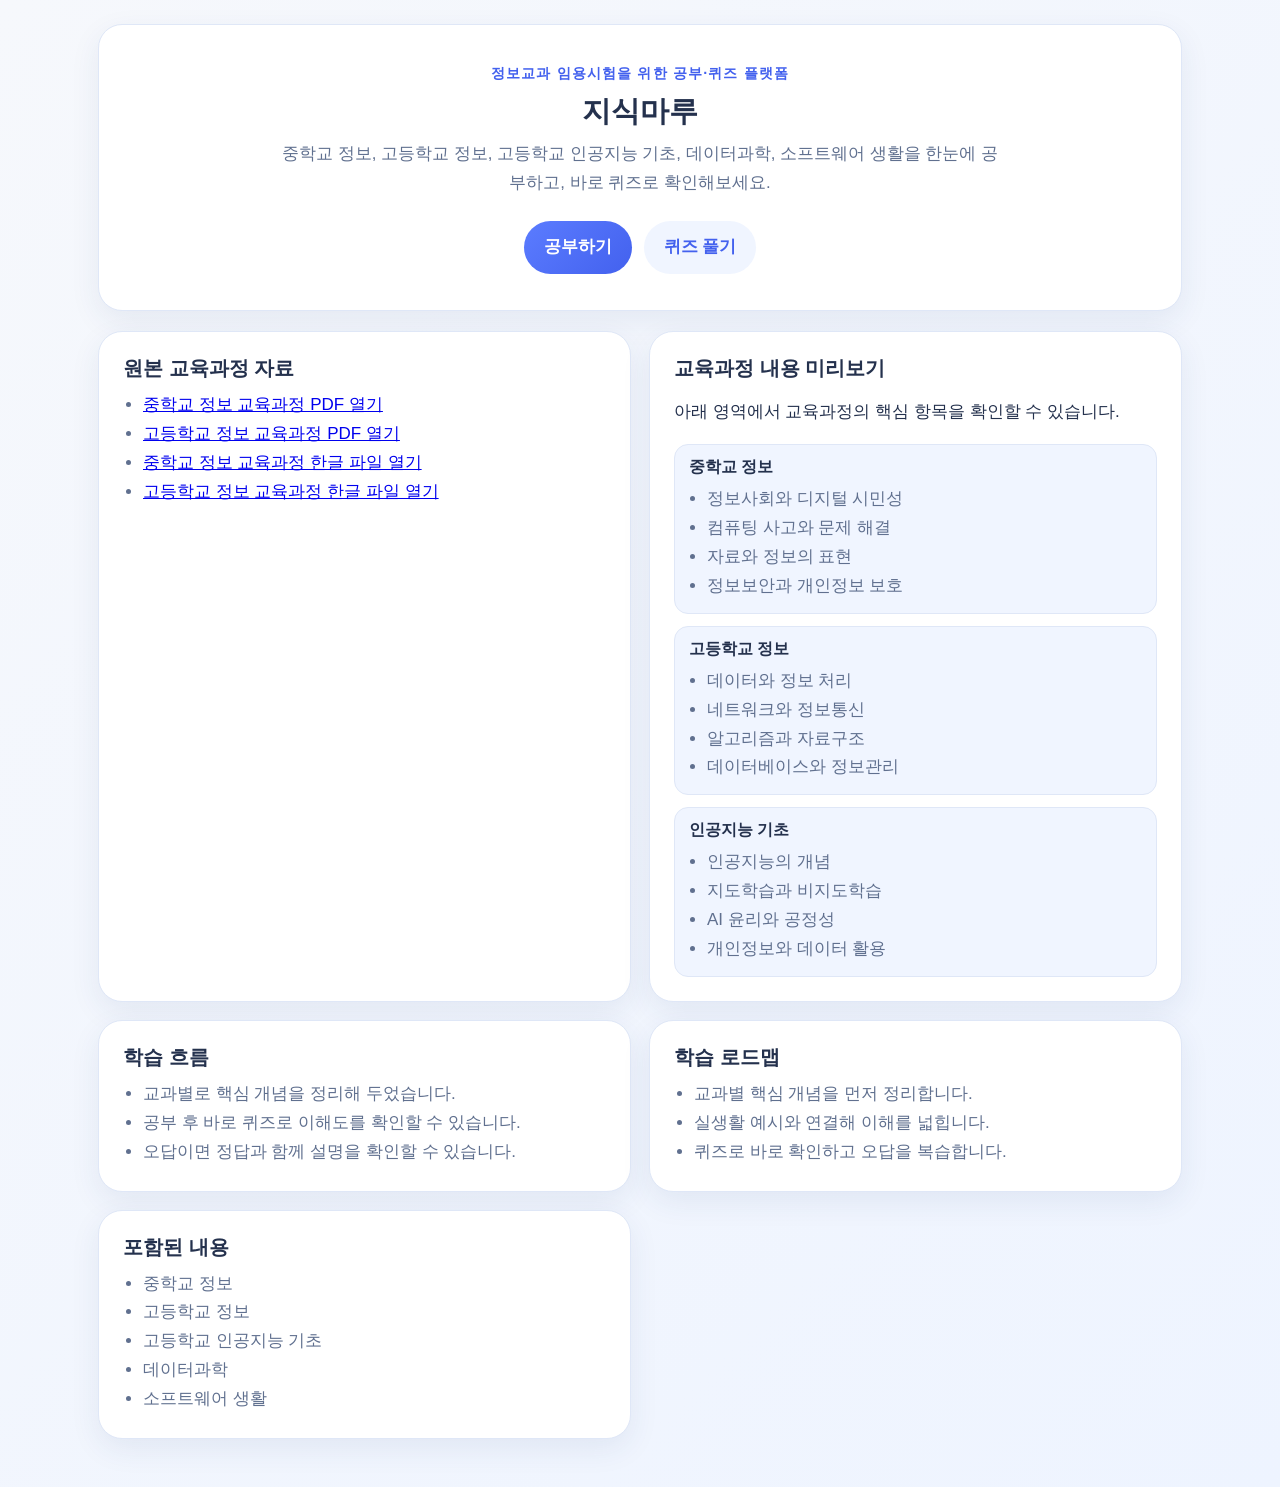
==== file/index.html @ 321b2364 "Initial commit: 지식마루 정보교과 임용시험 학습 플랫폼 정보교과 임용시험 준비를 위한 공부 및 퀴즈 웹페이지. 2022 개정 교육과정 전문(중학교/고등학교 정보, 인공" ====
<!DOCTYPE html>
<html lang="ko">
  <head>
    <meta charset="UTF-8" />
    <meta name="viewport" content="width=device-width, initial-scale=1.0" />
    <meta name="theme-color" content="#e8f1ff" />
    <meta name="apple-mobile-web-app-capable" content="yes" />
    <meta name="apple-mobile-web-app-status-bar-style" content="default" />
    <meta name="apple-mobile-web-app-title" content="지식마루" />
    <title>지식마루 | 정보교과 임용시험 준비</title>
    <link rel="manifest" href="manifest.json" />
    <link rel="apple-touch-icon" href="icon.svg" />
    <link rel="stylesheet" href="styles.css" />
  </head>
  <body>
    <div class="page-shell">
      <header class="hero">
        <p class="eyebrow">정보교과 임용시험을 위한 공부·퀴즈 플랫폼</p>
        <h1>지식마루</h1>
        <p class="hero-copy">
          중학교 정보, 고등학교 정보, 고등학교 인공지능 기초, 데이터과학,
          소프트웨어 생활을 한눈에 공부하고, 바로 퀴즈로 확인해보세요.
        </p>
        <div class="hero-actions">
          <a class="btn btn-primary" href="study.html">공부하기</a>
          <a class="btn btn-secondary" href="quiz.html">퀴즈 풀기</a>
        </div>
      </header>

      <main class="card-grid">
        <section class="info-card">
          <h2>원본 교육과정 자료</h2>
          <ul>
            <li><a href="../file01/01_2022_middle_01.pdf" target="_blank" rel="noopener">중학교 정보 교육과정 PDF 열기</a></li>
            <li><a href="../file01/02_2022_high_01.pdf" target="_blank" rel="noopener">고등학교 정보 교육과정 PDF 열기</a></li>
            <li><a href="../file01/00%202022중학교%20교육과정%20정보과.hwp" target="_blank" rel="noopener">중학교 정보 교육과정 한글 파일 열기</a></li>
            <li><a href="../file01/01%202022고등학교%20교육과정%20정보과.hwp" target="_blank" rel="noopener">고등학교 정보 교육과정 한글 파일 열기</a></li>
          </ul>
        </section>
        <section class="info-card">
          <h2>교육과정 내용 미리보기</h2>
          <p>아래 영역에서 교육과정의 핵심 항목을 확인할 수 있습니다.</p>
          <div class="curriculum-list">
            <div class="curriculum-item">
              <h3>중학교 정보</h3>
              <ul>
                <li>정보사회와 디지털 시민성</li>
                <li>컴퓨팅 사고와 문제 해결</li>
                <li>자료와 정보의 표현</li>
                <li>정보보안과 개인정보 보호</li>
              </ul>
            </div>
            <div class="curriculum-item">
              <h3>고등학교 정보</h3>
              <ul>
                <li>데이터와 정보 처리</li>
                <li>네트워크와 정보통신</li>
                <li>알고리즘과 자료구조</li>
                <li>데이터베이스와 정보관리</li>
              </ul>
            </div>
            <div class="curriculum-item">
              <h3>인공지능 기초</h3>
              <ul>
                <li>인공지능의 개념</li>
                <li>지도학습과 비지도학습</li>
                <li>AI 윤리와 공정성</li>
                <li>개인정보와 데이터 활용</li>
              </ul>
            </div>
          </div>
        </section>
        <section class="info-card">
          <h2>학습 흐름</h2>
          <ul>
            <li>교과별로 핵심 개념을 정리해 두었습니다.</li>
            <li>공부 후 바로 퀴즈로 이해도를 확인할 수 있습니다.</li>
            <li>오답이면 정답과 함께 설명을 확인할 수 있습니다.</li>
          </ul>
        </section>
        <section class="info-card">
          <h2>학습 로드맵</h2>
          <ul>
            <li>교과별 핵심 개념을 먼저 정리합니다.</li>
            <li>실생활 예시와 연결해 이해를 넓힙니다.</li>
            <li>퀴즈로 바로 확인하고 오답을 복습합니다.</li>
          </ul>
        </section>
        <section class="info-card">
          <h2>포함된 내용</h2>
          <ul>
            <li>중학교 정보</li>
            <li>고등학교 정보</li>
            <li>고등학교 인공지능 기초</li>
            <li>데이터과학</li>
            <li>소프트웨어 생활</li>
          </ul>
        </section>
      </main>
    </div>
  </body>
</html>
---- file/styles.css ----
:root {
  --bg: #f6f8fc;
  --surface: #ffffff;
  --surface-soft: #f0f5ff;
  --primary: #5b7cff;
  --primary-strong: #4361ee;
  --accent: #9fc9ff;
  --text: #24314d;
  --muted: #60708f;
  --good: #4f9d69;
  --bad: #d95f5f;
  --border: #dfe7f7;
}

* {
  box-sizing: border-box;
}

body {
  margin: 0;
  font-family: 'Pretendard', 'Noto Sans KR', 'Malgun Gothic', 'Apple SD Gothic Neo', sans-serif;
  background: linear-gradient(135deg, #f6f8fc 0%, #eef4ff 100%);
  color: var(--text);
  line-height: 1.7;
  font-size: 17px;
}

.page-shell {
  max-width: 1120px;
  margin: 0 auto;
  padding: 24px 18px 48px;
}

.hero,
.page-header,
.info-card,
.content-card {
  background: var(--surface);
  border: 1px solid var(--border);
  border-radius: 24px;
  box-shadow: 0 10px 30px rgba(35, 65, 110, 0.08);
}

.hero {
  padding: 36px 28px;
  text-align: center;
}

.eyebrow {
  margin: 0 0 8px;
  color: var(--primary-strong);
  font-weight: 700;
  letter-spacing: 0.08em;
  text-transform: uppercase;
  font-size: 0.9rem;
}

h1,
h2,
h3 {
  margin: 0 0 10px;
  line-height: 1.25;
}

h1 {
  font-size: clamp(1.8rem, 2.3vw, 2.6rem);
}

h2 {
  font-size: 1.25rem;
}

.hero-copy {
  max-width: 720px;
  margin: 0 auto 24px;
  color: var(--muted);
  font-size: 1.05rem;
}

.hero-actions {
  display: flex;
  flex-wrap: wrap;
  justify-content: center;
  gap: 12px;
}

.btn {
  display: inline-block;
  padding: 12px 20px;
  border-radius: 999px;
  text-decoration: none;
  font-weight: 700;
  transition: transform 0.2s ease, box-shadow 0.2s ease;
}

.btn:hover {
  transform: translateY(-1px);
}

.btn-primary {
  background: linear-gradient(135deg, var(--primary) 0%, var(--primary-strong) 100%);
  color: #fff;
}

.btn-secondary {
  background: var(--surface-soft);
  color: var(--primary-strong);
}

.card-grid {
  display: grid;
  grid-template-columns: repeat(2, minmax(0, 1fr));
  gap: 18px;
  margin-top: 20px;
}

.info-card {
  padding: 24px;
}

.info-card ul {
  margin: 10px 0 0;
  padding-left: 20px;
  color: var(--muted);
}

.page-header {
  display: flex;
  justify-content: space-between;
  align-items: center;
  gap: 16px;
  padding: 20px 24px;
  margin-bottom: 18px;
}

.top-nav {
  display: flex;
  gap: 8px;
  flex-wrap: wrap;
}

.top-nav a {
  text-decoration: none;
  color: var(--muted);
  padding: 8px 12px;
  border-radius: 999px;
  font-weight: 600;
}

.top-nav a.active,
.top-nav a:hover {
  background: var(--surface-soft);
  color: var(--primary-strong);
}

.tab-bar {
  display: flex;
  flex-wrap: wrap;
  gap: 10px;
  margin-bottom: 16px;
}

.tab-btn {
  border: 1px solid var(--border);
  background: var(--surface);
  color: var(--text);
  border-radius: 999px;
  padding: 10px 14px;
  cursor: pointer;
  font-weight: 700;
  font-size: 0.98rem;
}

.tab-btn.active {
  background: var(--primary);
  color: #fff;
  border-color: var(--primary);
}

.sub-tab-bar {
  display: flex;
  flex-wrap: wrap;
  gap: 10px;
  margin-bottom: 14px;
}

.sub-tab {
  border: 1px solid var(--border);
  background: var(--surface);
  color: var(--text);
  border-radius: 999px;
  padding: 8px 12px;
  cursor: pointer;
  font-weight: 700;
  font-size: 0.95rem;
}

.sub-tab.active {
  background: var(--primary-strong);
  color: #fff;
  border-color: var(--primary-strong);
}

.content-card {
  padding: 24px;
}

.subject-panel h3 {
  font-size: 1.2rem;
}

.subject-panel p,
.subject-panel li {
  color: var(--muted);
}

.subject-panel ul {
  padding-left: 18px;
}

.quiz-list {
  display: grid;
  gap: 16px;
}

.quiz-card {
  border: 1px solid var(--border);
  border-radius: 18px;
  padding: 16px;
  background: var(--surface-soft);
}

.quiz-type {
  margin: 6px 0 10px;
  color: var(--primary-strong);
  font-weight: 700;
}

.quiz-input {
  width: 100%;
  border: 1px solid var(--border);
  border-radius: 12px;
  padding: 12px 14px;
  font-size: 0.98rem;
  font-family: inherit;
  background: #fff;
}

.quiz-input:focus {
  outline: 2px solid var(--accent);
  border-color: var(--primary);
}

.submit-btn {
  margin-top: 12px;
  border: 0;
  border-radius: 999px;
  background: var(--primary);
  color: #fff;
  padding: 10px 16px;
  font-weight: 700;
  cursor: pointer;
}

.submit-btn:hover {
  background: var(--primary-strong);
}

.feedback {
  margin-top: 12px;
  padding: 10px 12px;
  border-radius: 12px;
  font-weight: 600;
}

.feedback.correct {
  background: #eefbf2;
  color: var(--good);
}

.feedback.wrong {
  background: #fff2f2;
  color: var(--bad);
}

.answer-box {
  margin-top: 8px;
  color: var(--text);
}

.pdf-section {
  margin-top: 16px;
}

.pdf-section a {
  color: var(--primary-strong);
  font-weight: 700;
}

.curriculum-list {
  display: grid;
  gap: 12px;
  margin-top: 10px;
}

.curriculum-item {
  border: 1px solid var(--border);
  border-radius: 14px;
  padding: 12px 14px;
  background: var(--surface-soft);
}

.curriculum-item h3 {
  margin: 0 0 8px;
  font-size: 1rem;
}

.curriculum-item ul {
  margin: 0;
  padding-left: 18px;
}

.study-highlights {
  display: grid;
  gap: 12px;
  grid-template-columns: repeat(2, minmax(0, 1fr));
  margin: 12px 0 16px;
}

.study-highlight-card {
  border: 1px solid var(--border);
  border-radius: 16px;
  padding: 14px 16px;
  background: var(--surface-soft);
}

.study-highlight-card h4 {
  margin: 0 0 8px;
  font-size: 1rem;
}

.study-highlight-card ol,
.study-highlight-card ul {
  margin: 0;
  padding-left: 18px;
}

.study-highlights-3 {
  grid-template-columns: repeat(3, minmax(0, 1fr));
}

.area-block {
  margin-top: 22px;
  padding-top: 18px;
  border-top: 1px solid var(--border);
}

.area-block:first-of-type {
  margin-top: 14px;
  padding-top: 0;
  border-top: none;
}

.area-label {
  margin: 14px 0 6px;
  color: var(--primary-strong);
  font-weight: 700;
  font-size: 0.95rem;
}

@media (max-width: 760px) {
  .page-header {
    flex-direction: column;
    align-items: flex-start;
  }

  .card-grid {
    grid-template-columns: 1fr;
  }

  .study-highlights {
    grid-template-columns: 1fr;
  }

  .page-shell {
    padding: 16px 14px 32px;
  }
}
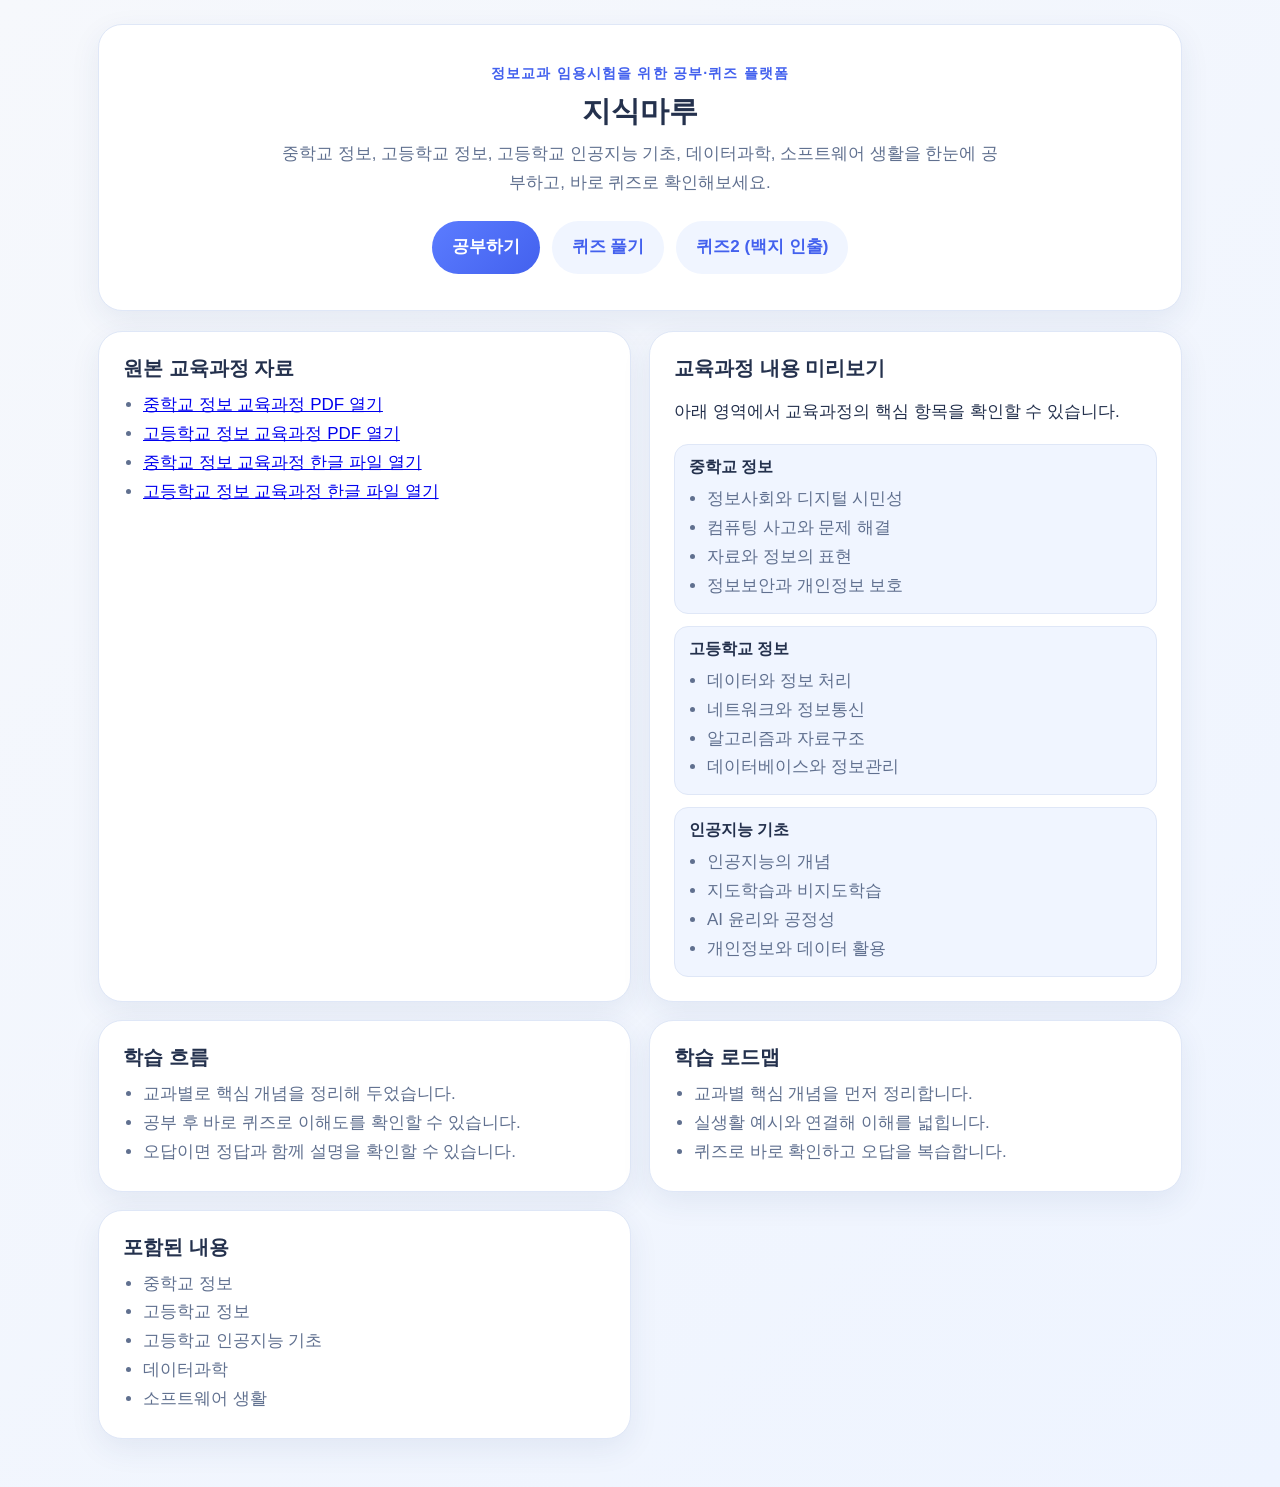
==== commit cde32188: "백지 인출 연습용 퀴즈2 탭 추가 및 탭 스타일 통합 - 학교급·과목·성격목표 등 원문을 보지 않고 빈 종이에 떠올려 적어본 뒤 원문과 비교하는 퀴즈2 탭 신설 - 학교급/과목/학" ====
--- a/file/index.html
+++ b/file/index.html
@@ -24,6 +24,7 @@
         <div class="hero-actions">
           <a class="btn btn-primary" href="study.html">공부하기</a>
           <a class="btn btn-secondary" href="quiz.html">퀴즈 풀기</a>
+          <a class="btn btn-secondary" href="quiz2.html">퀴즈2 (백지 인출)</a>
         </div>
       </header>
 
--- a/file/styles.css
+++ b/file/styles.css
@@ -153,52 +153,52 @@
   color: var(--primary-strong);
 }
 
-.tab-bar {
+.tab-nav-group {
+  background: var(--surface);
+  border: 1px solid var(--border);
+  border-radius: 24px;
+  box-shadow: 0 10px 30px rgba(35, 65, 110, 0.08);
+  padding: 16px 20px;
+  margin-bottom: 18px;
+  display: flex;
+  flex-direction: column;
+  gap: 10px;
+}
+
+.tab-bar,
+.subject-tab-bar,
+.sub-tab-bar {
   display: flex;
   flex-wrap: wrap;
-  gap: 10px;
-  margin-bottom: 16px;
-}
-
-.tab-btn {
-  border: 1px solid var(--border);
-  background: var(--surface);
-  color: var(--text);
+  gap: 8px;
+  margin: 0;
+}
+
+.tab-btn,
+.subject-tab,
+.sub-tab {
+  border: none;
+  background: transparent;
+  color: var(--muted);
   border-radius: 999px;
-  padding: 10px 14px;
+  padding: 8px 14px;
   cursor: pointer;
   font-weight: 700;
-  font-size: 0.98rem;
-}
-
-.tab-btn.active {
-  background: var(--primary);
-  color: #fff;
-  border-color: var(--primary);
-}
-
-.sub-tab-bar {
-  display: flex;
-  flex-wrap: wrap;
-  gap: 10px;
-  margin-bottom: 14px;
-}
-
-.sub-tab {
-  border: 1px solid var(--border);
-  background: var(--surface);
-  color: var(--text);
-  border-radius: 999px;
-  padding: 8px 12px;
-  cursor: pointer;
-  font-weight: 700;
   font-size: 0.95rem;
 }
 
+.tab-btn:hover,
+.subject-tab:hover,
+.sub-tab:hover {
+  background: var(--surface-soft);
+  color: var(--primary-strong);
+}
+
+.tab-btn.active,
+.subject-tab.active,
 .sub-tab.active {
-  background: var(--primary-strong);
-  color: #fff;
-  border-color: var(--primary-strong);
+  background: var(--surface-soft);
+  color: var(--primary-strong);
 }
 
 .content-card {
@@ -236,19 +236,34 @@
   font-weight: 700;
 }
 
-.quiz-input {
-  width: 100%;
-  border: 1px solid var(--border);
-  border-radius: 12px;
-  padding: 12px 14px;
-  font-size: 0.98rem;
+.quiz-input-inline {
+  display: inline-block;
+  width: auto;
+  min-width: 70px;
+  margin: 0 3px;
+  padding: 4px 8px;
+  border: 2px solid var(--border);
+  border-radius: 8px;
+  font-size: 0.85rem;
+  font-weight: 700;
   font-family: inherit;
   background: #fff;
-}
-
-.quiz-input:focus {
-  outline: 2px solid var(--accent);
+  vertical-align: baseline;
+}
+
+.quiz-input-inline:focus {
+  outline: none;
   border-color: var(--primary);
+}
+
+.quiz-input-inline.correct {
+  border-color: var(--good);
+  background: #eefbf2;
+}
+
+.quiz-input-inline.wrong {
+  border-color: var(--bad);
+  background: #fff2f2;
 }
 
 .submit-btn {
@@ -368,6 +383,72 @@
   font-size: 0.95rem;
 }
 
+.recall-card {
+  border: 1px solid var(--border);
+  border-radius: 18px;
+  padding: 16px;
+  background: var(--surface-soft);
+  margin-top: 16px;
+}
+
+.recall-card:first-of-type {
+  margin-top: 0;
+}
+
+.recall-hint {
+  margin: 6px 0 10px;
+  color: var(--muted);
+}
+
+.recall-textarea {
+  width: 100%;
+  min-height: 160px;
+  border: 1px solid var(--border);
+  border-radius: 12px;
+  padding: 12px 14px;
+  font-size: 0.98rem;
+  font-family: inherit;
+  background: #fff;
+  resize: vertical;
+}
+
+.recall-textarea:focus {
+  outline: 2px solid var(--accent);
+  border-color: var(--primary);
+}
+
+.recall-actions {
+  display: flex;
+  gap: 10px;
+  margin-top: 12px;
+}
+
+.clear-btn {
+  margin-top: 12px;
+  border: 1px solid var(--border);
+  border-radius: 999px;
+  background: var(--surface);
+  color: var(--muted);
+  padding: 10px 16px;
+  font-weight: 700;
+  cursor: pointer;
+}
+
+.clear-btn:hover {
+  background: var(--surface-soft);
+}
+
+.recall-answer {
+  display: none;
+  margin-top: 14px;
+  padding-top: 14px;
+  border-top: 1px dashed var(--border);
+}
+
+.recall-answer.visible {
+  display: block;
+}
+
 @media (max-width: 760px) {
   .page-header {
     flex-direction: column;
